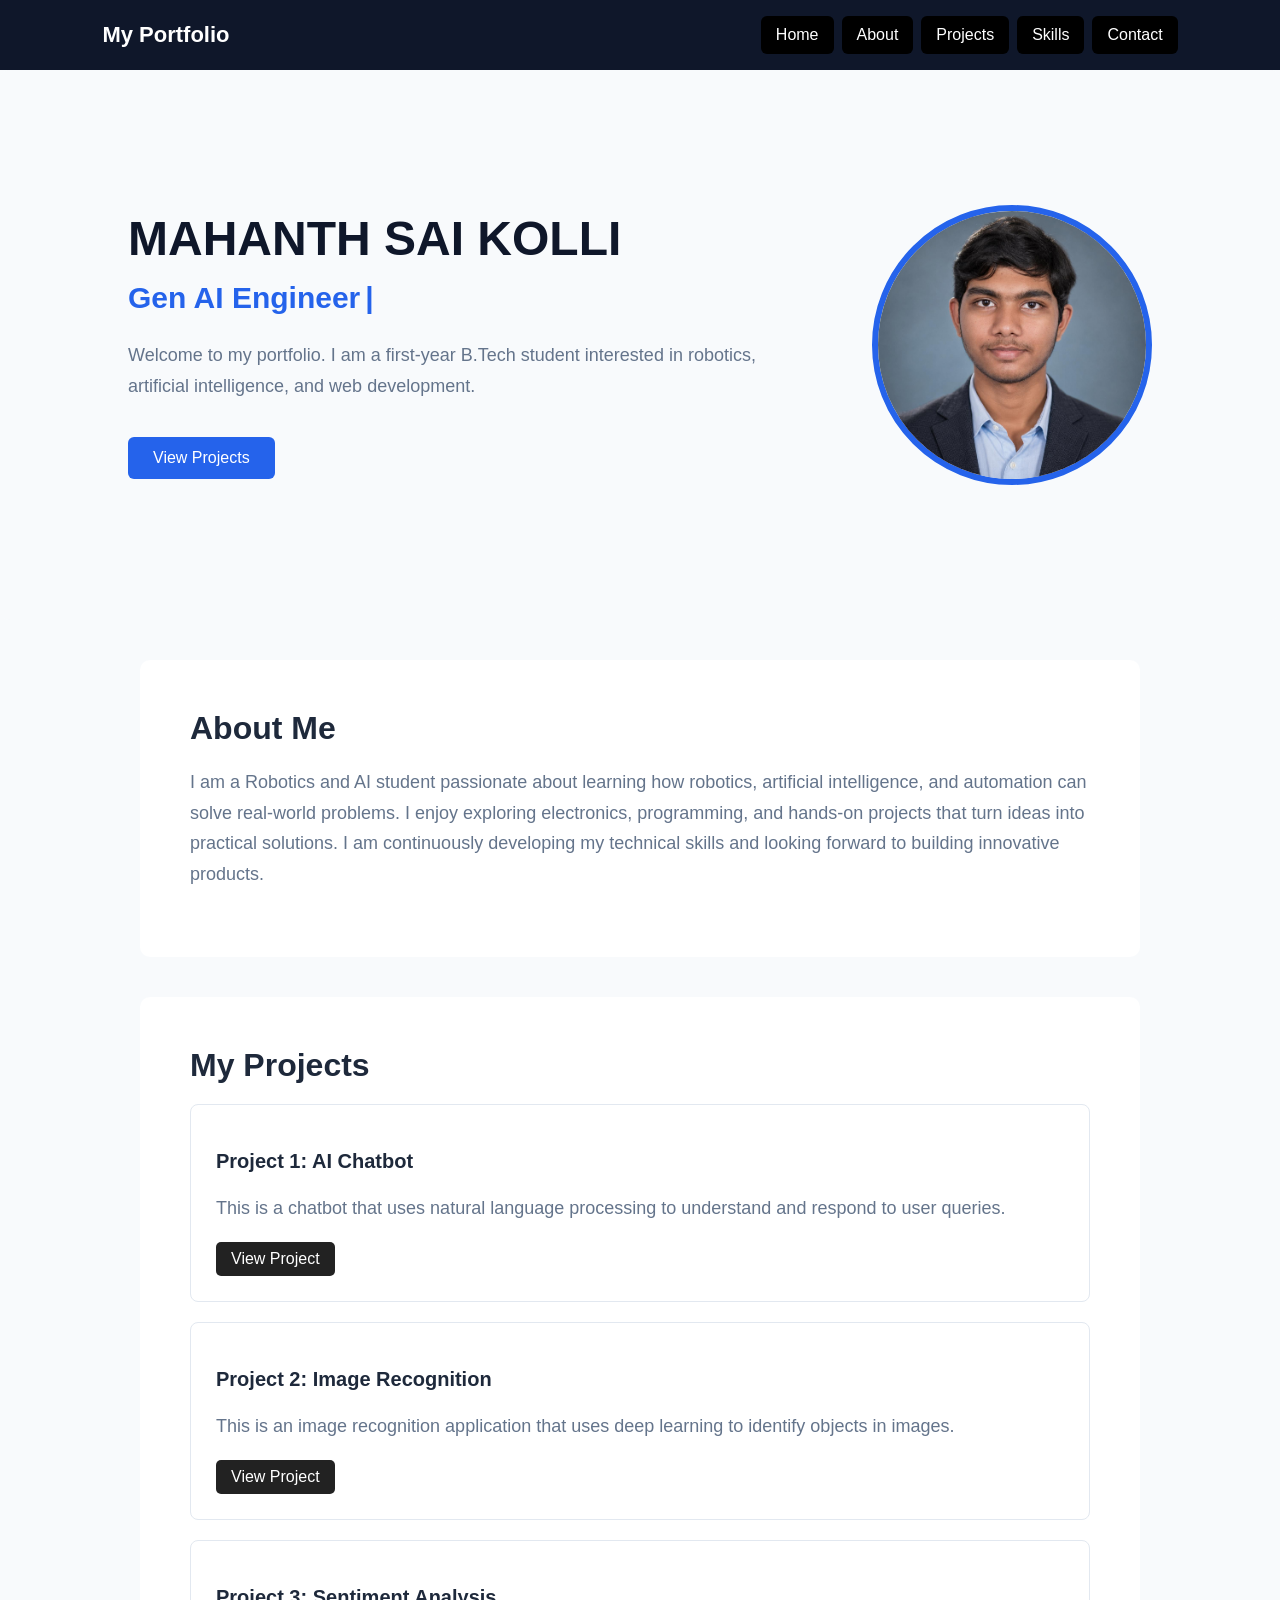
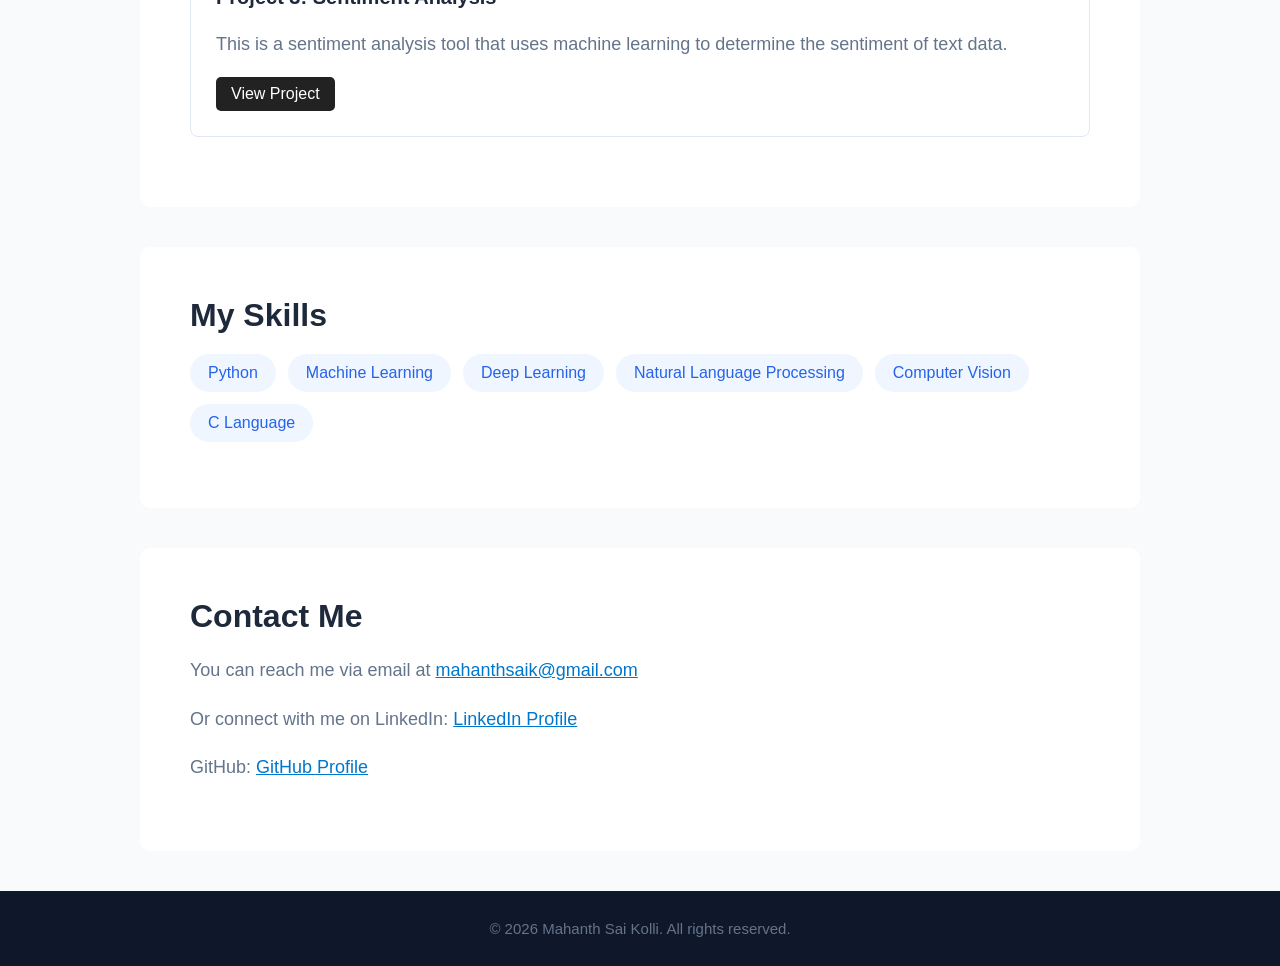
==== index.html @ f4c0881e "Rename main.html to index.html" ====
<!DOCTYPE html>
<html lang="en">
<head>
    <meta charset="UTF-8">
    <meta name="viewport" content="width=device-width, initial-scale=1.0">
    <title>Mahanth Sai | Portfolio</title>
    <link rel="stylesheet" href="style.css">
    <script src="script.js" defer></script>
</head>
<body>

    <nav>
        <div class="logo">My Portfolio</div>

        <div class="nav-links">
            <a href="#home">Home</a>
            <a href="#about">About</a>
            <a href="#projects">Projects</a>
            <a href="#skills">Skills</a>
            <a href="#contact">Contact</a>
        </div>
    </nav>

    <section id="home">
        <div class="profile">
            <div class="profile-text">
                <h1>MAHANTH SAI KOLLI</h1>
                <h2 id="typing-title">Robotics and AI Student</h2>

                <p>
                    Welcome to my portfolio. I am a first-year B.Tech student interested in robotics, artificial intelligence, and web development.
                </p>

                <a href="#projects">View Projects</a>
            </div>

            <div class="profile-image">
                <img src="profile.jpeg" alt="Mahanth Sai Kolli">
            </div>
        </div>
    </section>

    <section id="about">
        <h2>About Me</h2>

        <p>
           I am a Robotics and AI student passionate about learning how robotics, artificial intelligence, and automation can solve real-world problems. I enjoy exploring electronics, programming, and hands-on projects that turn ideas into practical solutions. I am continuously developing my technical skills and looking forward to building innovative products.
        </p>
    </section>

    <section id="projects">
        <h2>My Projects</h2>

        <article>
            <h3>Project 1: AI Chatbot</h3>

            <p>
                This is a chatbot that uses natural language processing to understand
                and respond to user queries.
            </p>

            <a href="#">View Project</a>
        </article>

        <article>
            <h3>Project 2: Image Recognition</h3>

            <p>
                This is an image recognition application that uses deep learning
                to identify objects in images.
            </p>

            <a href="#">View Project</a>
        </article>

        <article>
            <h3>Project 3: Sentiment Analysis</h3>

            <p>
                This is a sentiment analysis tool that uses machine learning
                to determine the sentiment of text data.
            </p>

            <a href="#">View Project</a>
        </article>
    </section>

    <section id="skills">
        <h2>My Skills</h2>

        <ul>
            <li>Python</li>
            <li>Machine Learning</li>
            <li>Deep Learning</li>
            <li>Natural Language Processing</li>
            <li>Computer Vision</li>
            <li>C Language</li>
        </ul>
    </section>

    <section id="contact">
        <h2>Contact Me</h2>

        <p>
            You can reach me via email at
            <a href="mailto:mahanthsaik@gmail.com">
                mahanthsaik@gmail.com
            </a>
        </p>

        <p>
            Or connect with me on LinkedIn:
            <a href="https://www.linkedin.com/in/mahanth-sai-kolli-503490414/" target="_blank">
                LinkedIn Profile
            </a>
        </p>

        <p>
            GitHub:
            <a href="https://github.com/mahanth-kolli" target="_blank">
                GitHub Profile
            </a>
        </p>
    </section>

    <footer>
        <p>&copy; 2026 Mahanth Sai Kolli. All rights reserved.</p>
    </footer>

</body>
</html>
---- style.css ----
* {
    box-sizing: border-box;
}

html {
    scroll-behavior: smooth;
}

body {
    margin: 0;
    padding-top: 70px;
    font-family: Arial, sans-serif;
    background-color: #F8FAFC;
    color: #1E293B;
}

nav {
    position: fixed;
    top: 0;
    left: 0;
    width: 100%;
    height: 70px;

    display: flex;
    justify-content: space-between;
    align-items: center;

    padding: 0 8%;

    background-color: #0F172A;

    z-index: 1000;
}

.logo {
    color: #FFFFFF;
    font-size: 22px;
    font-weight: bold;
    white-space: nowrap;
}

.nav-links {
    background-color:transparent;
    display: flex;
    align-items: center;
    gap: 8px;
}

.nav-links a {
    background-color: black;
    color: white;
    text-decoration: none;

    padding: 10px 15px;

    border-radius: 6px;

    transition: 0.3s;
}

.nav-links a:hover {
    background-color: #2563EB;
}

section {
    max-width: 1000px;
    margin: 40px auto;
    padding: 50px;

    background-color: white;

    border-radius: 10px;
}

h1 {
    font-size: 48px;
    margin: 0 0 15px;
}

h2 {
    font-size: 32px;
    margin: 0 0 20px;
}

h3 {
    font-size: 20px;
}

p {
    font-size: 18px;
    line-height: 1.7;
    color: #64748B;
}

#home {
    max-width: none;
    min-height: 550px;

    margin: 0;

    padding: 80px 10%;

    display: flex;
    align-items: center;

    background-color: #F8FAFC;
}

.profile {
    width: 100%;
    max-width: 1100px;

    margin: auto;

    display: flex;
    justify-content: space-between;
    align-items: center;

    gap: 80px;
}

.profile-text {
    flex: 1;
    max-width: 650px;
    
}

.profile-text h1 {
    font-size: 48px;
    margin-bottom: 15px;
    color:#0F172A;
}

.profile-text h2 {
    font-size: 30px;
    color: #2563EB;
    margin-bottom: 25px;
}

.profile-text p {
    font-size: 18px;
    line-height: 1.7;
    margin-bottom: 25px;
}

#home a {
    display: inline-block;

    margin-top: 10px;

    padding: 12px 25px;

    background-color: #2563EB;
    color: white;

    text-decoration: none;

    border-radius: 6px;

    transition: 0.3s;
}

#home a:hover {
    background-color: #1D4ED8;
    transform: translateY(-2px);
}

.profile-image {
    flex-shrink: 0;

    display: flex;
    justify-content: center;
    align-items: center;
}

.profile-image img {
    width: 280px;
    height: 280px;

    object-fit: cover;

    border-radius: 50%;

    border: 6px solid #2563EB;

    display: block;
}

article {
    background-color: #ffffff;
    border:1px solid #E2E8F0;
    padding: 25px;

    margin-bottom: 20px;

    border-radius: 8px;

    transition: 0.3s;
}

article:hover {
    transform: translateY(-3px);

    box-shadow: 0 5px 15px rgba(15, 23, 42, 0.15);
}

article a {
    display: inline-block;

    padding: 8px 15px;

    background-color: #222;

    color: white;

    text-decoration: none;

    border-radius: 5px;
}

article a:hover {
    background-color: purple;
}

#skills ul {
    display: flex;

    flex-wrap: wrap;

    gap: 12px;

    padding: 0;

    list-style: none;
}

#skills li {
    background-color: #EFF6FF;

    color: #2563EB;

    padding: 10px 18px;

    border-radius: 20px;
}

.anil {
    max-width: 1000px;

    margin: 30px auto;

    padding: 15px;

    background-color: yellow;

    color: red;

    text-align: center;

    border-radius: 6px;
}

#contact a {
    color: #0077cc;
}

#contact a:hover {
    color: purple;
}

footer {
    padding: 25px;

    text-align: center;

    background-color: #0F172A;

    color: white;
}

footer p {
    margin: 0;

    font-size: 15px;
}

@media (max-width: 768px) {

    body {
        padding-top: 110px;
    }

    nav {
        height: 110px;

        padding: 12px 5%;

        flex-direction: column;

        justify-content: center;

        gap: 10px;
    }

    .logo {
        font-size: 20px;
    }

    .nav-links {
        gap: 5px;

        flex-wrap: wrap;

        justify-content: center;
    }

    .nav-links a {
        padding: 7px 10px;

        font-size: 13px;
    }

    #home {
        padding: 60px 30px;
    }

    .profile {
        flex-direction: column;

        text-align: center;

        gap: 40px;
    }

    .profile-text {
        max-width: 600px;
    }

    .profile-text h1 {
        font-size: 38px;
    }

    .profile-text h2 {
        font-size: 25px;
    }

    .profile-image img {
        width: 220px;
        height: 220px;
    }

    section {
        margin: 25px 20px;

        padding: 30px;
    }
}

@media (max-width: 480px) {

    body {
        padding-top: 125px;
    }

    nav {
        height: 125px;
    }

    .profile-text h1 {
        font-size: 30px;
    }

    .profile-text h2 {
        font-size: 22px;
    }

    .profile-text p {
        font-size: 16px;
    }

    .profile-image img {
        width: 180px;
        height: 180px;
    }

    section {
        margin: 20px 10px;

        padding: 25px;
    }

    section h2 {
        font-size: 27px;
    }

    article {
        padding: 20px;
    }
}

#typing-title::after{
    content: "|";
    margin-left: 5px;
    animation: blink 0.8s step-end infinite;
}
@keyframes blink{
    50%{
        opacity: 0;
    }
}
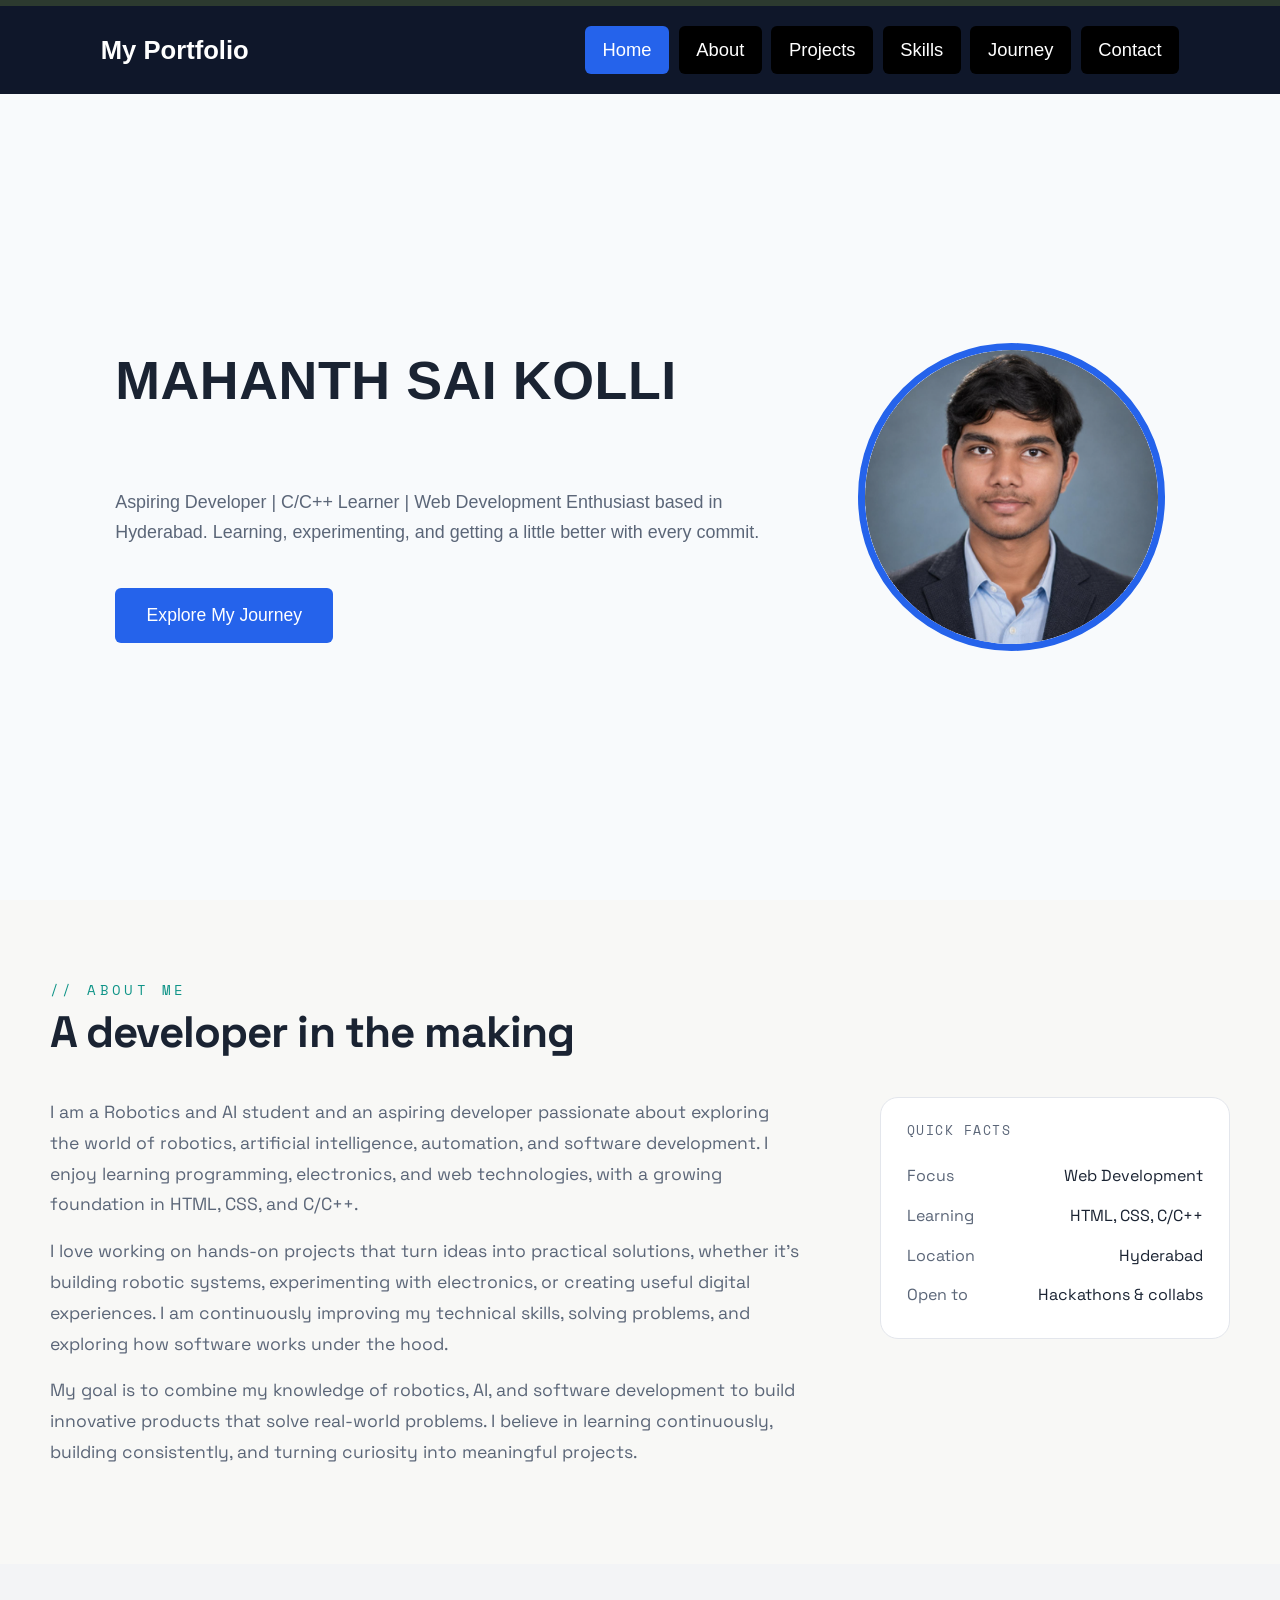
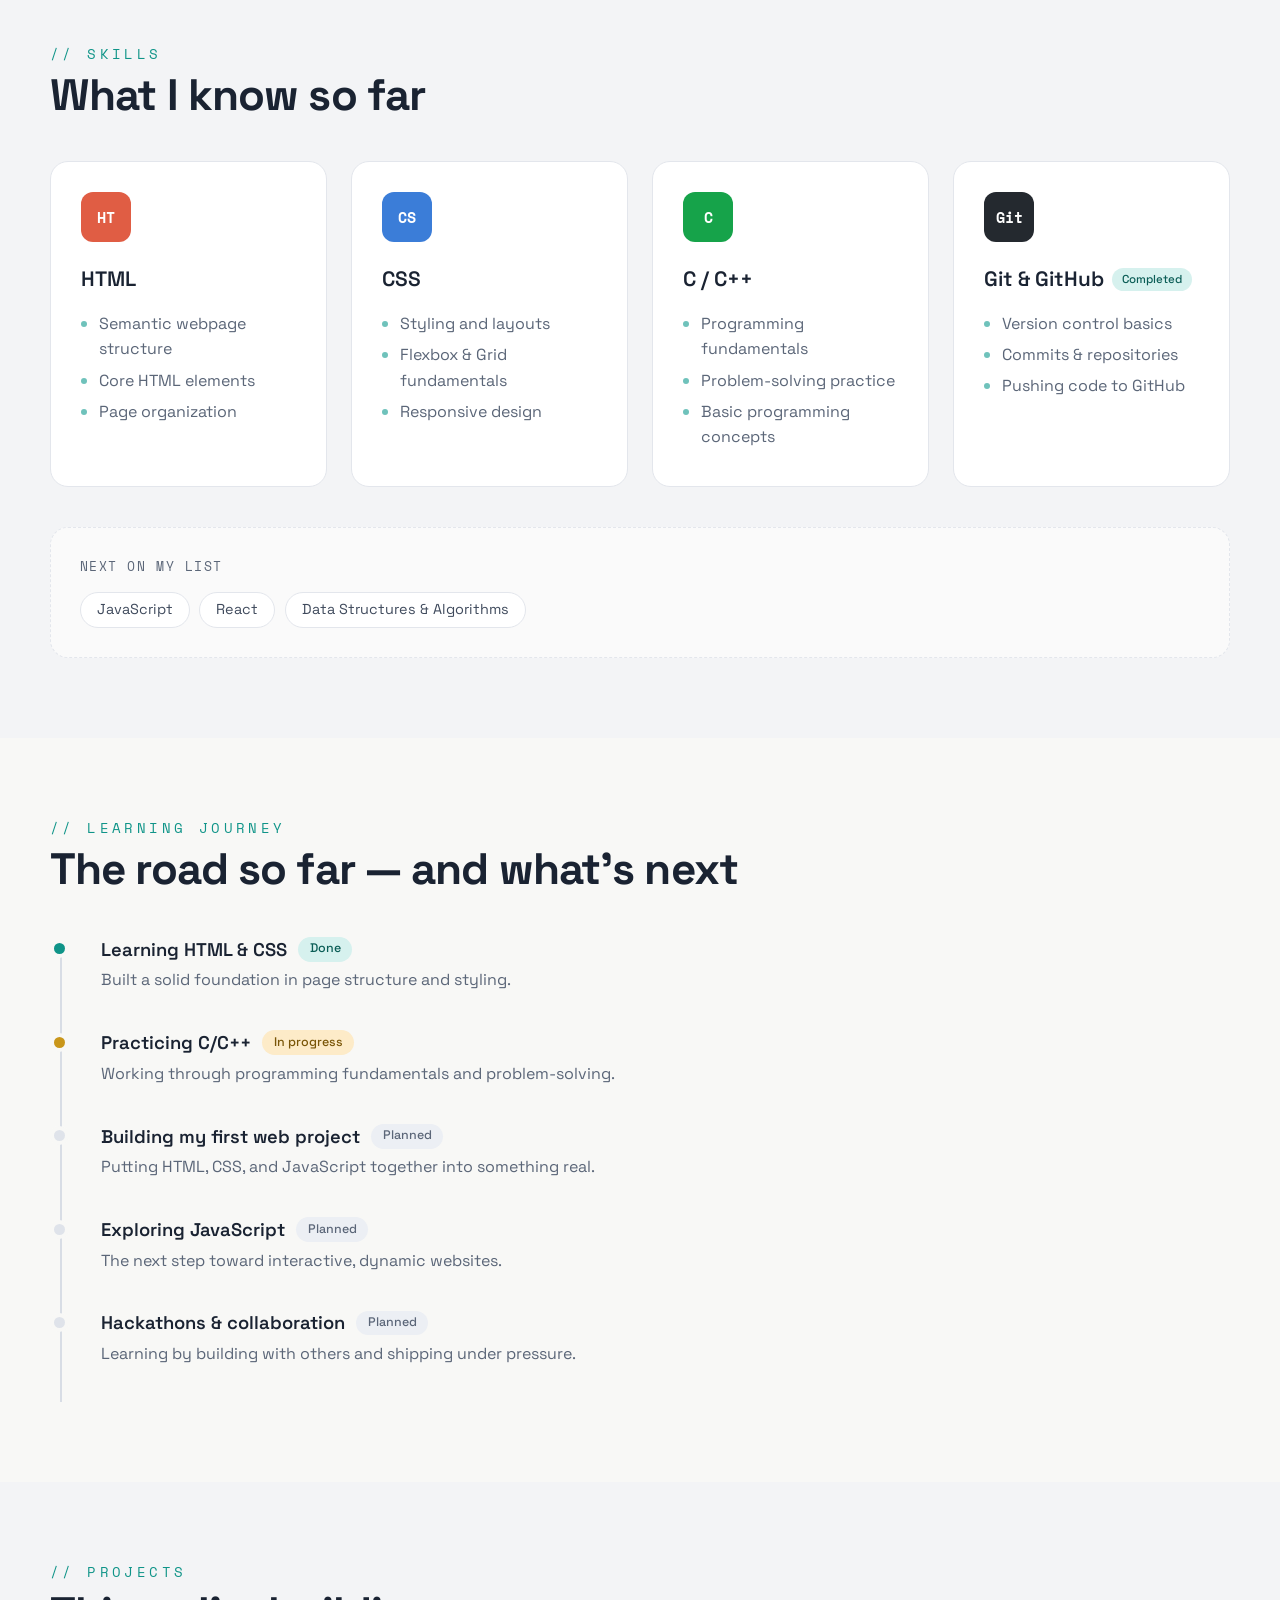
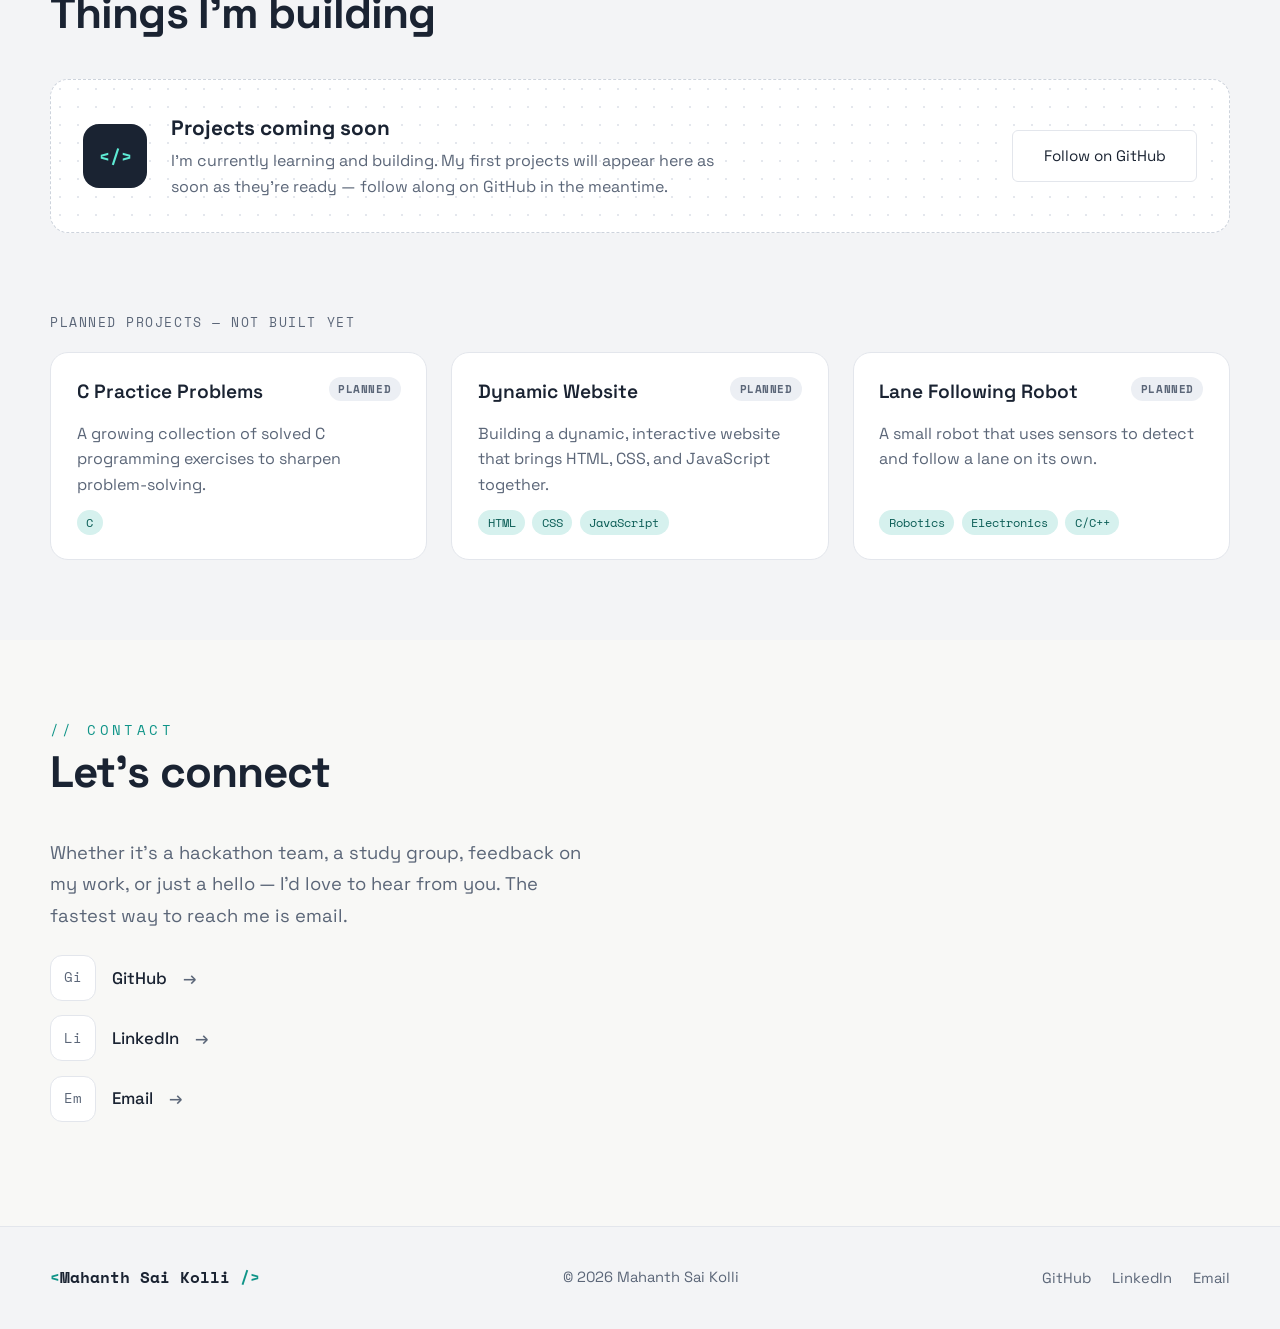
==== commit 87ed01c5: "Initial commit" ====
--- a/index.html
+++ b/index.html
@@ -1,131 +1,298 @@
 <!DOCTYPE html>
 <html lang="en">
 <head>
-    <meta charset="UTF-8">
-    <meta name="viewport" content="width=device-width, initial-scale=1.0">
-    <title>Mahanth Sai | Portfolio</title>
-    <link rel="stylesheet" href="style.css">
-    <script src="script.js" defer></script>
+  <meta charset="UTF-8" />
+  <meta name="viewport" content="width=device-width, initial-scale=1.0" />
+  <title>Mahanth Sai Kolli — Developer Portfolio</title>
+  <meta name="description" content="Portfolio of Mahanth Sai Kolli — aspiring developer, C/C++ learner and web development enthusiast based in Hyderabad." />
+
+  <!-- Fonts (the page falls back to system fonts if these fail to load) -->
+  <link rel="preconnect" href="https://fonts.googleapis.com" />
+  <link rel="preconnect" href="https://fonts.gstatic.com" crossorigin />
+  <link href="https://fonts.googleapis.com/css2?family=Space+Grotesk:wght@400;500;600;700&family=Space+Mono:wght@400;700&display=swap" rel="stylesheet" />
+
+  <link rel="stylesheet" href="style.css" />
 </head>
 <body>
-
-    <nav>
-        <div class="logo">My Portfolio</div>
-
-        <div class="nav-links">
-            <a href="#home">Home</a>
-            <a href="#about">About</a>
-            <a href="#projects">Projects</a>
-            <a href="#skills">Skills</a>
-            <a href="#contact">Contact</a>
-        </div>
+  <a class="skip-link" href="#main">Skip to content</a>
+
+  <!-- =====================================================
+       NAVIGATION
+       ===================================================== -->
+  <header class="navbar" id="top">
+    <nav class="nav-inner container-wide" aria-label="Main navigation">
+      <!-- EDIT: logo text -->
+      <a href="#home" class="logo">My Portfolio</a>
+
+      <button class="nav-toggle" aria-expanded="false" aria-controls="nav-links" aria-label="Open menu">
+        <span></span><span></span><span></span>
+      </button>
+
+      <ul class="nav-links" id="nav-links">
+        <li><a href="#home">Home</a></li>
+        <li><a href="#about">About</a></li>
+        <li><a href="#projects">Projects</a></li>
+        <li><a href="#skills">Skills</a></li>
+        <li><a href="#journey">Journey</a></li>
+        <li><a href="#contact">Contact</a></li>
+      </ul>
     </nav>
-
-    <section id="home">
-        <div class="profile">
-            <div class="profile-text">
-                <h1>MAHANTH SAI KOLLI</h1>
-                <h2 id="typing-title">Robotics and AI Student</h2>
-
-                <p>
-                    Welcome to my portfolio. I am a first-year B.Tech student interested in robotics, artificial intelligence, and web development.
-                </p>
-
-                <a href="#projects">View Projects</a>
-            </div>
-
-            <div class="profile-image">
-                <img src="profile.jpeg" alt="Mahanth Sai Kolli">
-            </div>
-        </div>
-    </section>
-
-    <section id="about">
-        <h2>About Me</h2>
-
-        <p>
-           I am a Robotics and AI student passionate about learning how robotics, artificial intelligence, and automation can solve real-world problems. I enjoy exploring electronics, programming, and hands-on projects that turn ideas into practical solutions. I am continuously developing my technical skills and looking forward to building innovative products.
-        </p>
-    </section>
-
-    <section id="projects">
-        <h2>My Projects</h2>
-
-        <article>
-            <h3>Project 1: AI Chatbot</h3>
-
-            <p>
-                This is a chatbot that uses natural language processing to understand
-                and respond to user queries.
-            </p>
-
-            <a href="#">View Project</a>
-        </article>
-
-        <article>
-            <h3>Project 2: Image Recognition</h3>
-
-            <p>
-                This is an image recognition application that uses deep learning
-                to identify objects in images.
-            </p>
-
-            <a href="#">View Project</a>
-        </article>
-
-        <article>
-            <h3>Project 3: Sentiment Analysis</h3>
-
-            <p>
-                This is a sentiment analysis tool that uses machine learning
-                to determine the sentiment of text data.
-            </p>
-
-            <a href="#">View Project</a>
-        </article>
-    </section>
-
-    <section id="skills">
-        <h2>My Skills</h2>
-
-        <ul>
-            <li>Python</li>
-            <li>Machine Learning</li>
-            <li>Deep Learning</li>
-            <li>Natural Language Processing</li>
-            <li>Computer Vision</li>
-            <li>C Language</li>
-        </ul>
-    </section>
-
-    <section id="contact">
-        <h2>Contact Me</h2>
-
-        <p>
-            You can reach me via email at
-            <a href="mailto:mahanthsaik@gmail.com">
-                mahanthsaik@gmail.com
-            </a>
-        </p>
-
-        <p>
-            Or connect with me on LinkedIn:
-            <a href="https://www.linkedin.com/in/mahanth-sai-kolli-503490414/" target="_blank">
-                LinkedIn Profile
-            </a>
-        </p>
-
-        <p>
-            GitHub:
-            <a href="https://github.com/mahanth-kolli" target="_blank">
-                GitHub Profile
-            </a>
-        </p>
-    </section>
-
-    <footer>
-        <p>&copy; 2026 Mahanth Sai Kolli. All rights reserved.</p>
-    </footer>
-
+  </header>
+
+  <main id="main">
+
+    <!-- =====================================================
+         HERO — kept exactly as the original design
+         EDIT: name, intro line, photo (assets/profile.png)
+         ===================================================== -->
+    <section class="hero" id="home">
+      <div class="hero-inner">
+        <div class="hero-text">
+          <h1 class="hero-name">MAHANTH SAI KOLLI</h1>
+          <p class="hero-intro">
+            Aspiring Developer | C/C++ Learner | Web Development Enthusiast based in
+            Hyderabad. Learning, experimenting, and getting a little better with every commit.
+          </p>
+          <a href="#journey" class="btn btn-blue">Explore My Journey</a>
+        </div>
+
+        <div class="hero-photo">
+          <img src="assets/profile.png" alt="Portrait of Mahanth Sai Kolli" width="340" height="340" />
+        </div>
+      </div>
+    </section>
+
+    <!-- =====================================================
+         ABOUT
+         EDIT: paragraphs + quick facts
+         ===================================================== -->
+    <section class="section section-alt" id="about">
+      <div class="container">
+        <p class="eyebrow reveal">// About me</p>
+        <h2 class="section-title reveal">A developer in the making</h2>
+
+        <div class="about-grid">
+          <div class="about-text reveal">
+            <p>I am a Robotics and AI student and an aspiring developer passionate about exploring the world of robotics, artificial intelligence, automation, and software development. I enjoy learning programming, electronics, and web technologies, with a growing foundation in HTML, CSS, and C/C++.</p>
+            <p>I love working on hands-on projects that turn ideas into practical solutions, whether it's building robotic systems, experimenting with electronics, or creating useful digital experiences. I am continuously improving my technical skills, solving problems, and exploring how software works under the hood.</p>
+            <p>My goal is to combine my knowledge of robotics, AI, and software development to build innovative products that solve real-world problems. I believe in learning continuously, building consistently, and turning curiosity into meaningful projects.</p>
+          </div>
+
+          <aside class="card facts reveal" aria-label="Quick facts">
+            <p class="mono-label">Quick facts</p>
+            <dl>
+              <div><dt>Focus</dt><dd>Web Development</dd></div>
+              <div><dt>Learning</dt><dd>HTML, CSS, C/C++</dd></div>
+              <div><dt>Location</dt><dd>Hyderabad</dd></div>
+              <div><dt>Open to</dt><dd>Hackathons &amp; collabs</dd></div>
+            </dl>
+          </aside>
+        </div>
+      </div>
+    </section>
+
+    <!-- =====================================================
+         SKILLS
+         EDIT: add/remove .skill-card blocks
+         ===================================================== -->
+    <section class="section" id="skills">
+      <div class="container">
+        <p class="eyebrow reveal">// Skills</p>
+        <h2 class="section-title reveal">What I know so far</h2>
+
+        <div class="grid-4">
+          <article class="card skill-card reveal">
+            <span class="skill-icon" style="--icon-bg:#e05d44">HT</span>
+            <h3>HTML</h3>
+            <ul class="dot-list">
+              <li>Semantic webpage structure</li>
+              <li>Core HTML elements</li>
+              <li>Page organization</li>
+            </ul>
+          </article>
+
+          <article class="card skill-card reveal">
+            <span class="skill-icon" style="--icon-bg:#3b7dd8">CS</span>
+            <h3>CSS</h3>
+            <ul class="dot-list">
+              <li>Styling and layouts</li>
+              <li>Flexbox &amp; Grid fundamentals</li>
+              <li>Responsive design</li>
+            </ul>
+          </article>
+
+          <article class="card skill-card reveal">
+            <span class="skill-icon" style="--icon-bg:#16a34a">C</span>
+            <h3>C / C++</h3>
+            <ul class="dot-list">
+              <li>Programming fundamentals</li>
+              <li>Problem-solving practice</li>
+              <li>Basic programming concepts</li>
+            </ul>
+          </article>
+
+          <article class="card skill-card reveal">
+            <span class="skill-icon" style="--icon-bg:#24292f">Git</span>
+            <h3>Git &amp; GitHub <span class="skill-done">Completed</span></h3>
+            <ul class="dot-list">
+              <li>Version control basics</li>
+              <li>Commits &amp; repositories</li>
+              <li>Pushing code to GitHub</li>
+            </ul>
+          </article>
+        </div>
+
+        <!-- Future learning goals (kept separate from current skills) -->
+        <div class="next-list reveal">
+          <p class="mono-label">Next on my list</p>
+          <ul class="chips">
+            <li>JavaScript</li>
+            <li>React</li>
+            <li>Data Structures &amp; Algorithms</li>
+          </ul>
+        </div>
+      </div>
+    </section>
+
+    <!-- =====================================================
+         LEARNING JOURNEY
+         EDIT: change status classes: is-done / is-progress / is-planned
+         ===================================================== -->
+    <section class="section section-alt" id="journey">
+      <div class="container">
+        <p class="eyebrow reveal">// Learning journey</p>
+        <h2 class="section-title reveal">The road so far — and what’s next</h2>
+
+        <ol class="timeline">
+          <li class="milestone is-done reveal">
+            <h3>Learning HTML &amp; CSS <span class="badge">Done</span></h3>
+            <p>Built a solid foundation in page structure and styling.</p>
+          </li>
+          <li class="milestone is-progress reveal">
+            <h3>Practicing C/C++ <span class="badge">In progress</span></h3>
+            <p>Working through programming fundamentals and problem-solving.</p>
+          </li>
+          <li class="milestone is-planned reveal">
+            <h3>Building my first web project <span class="badge">Planned</span></h3>
+            <p>Putting HTML, CSS, and JavaScript together into something real.</p>
+          </li>
+          <li class="milestone is-planned reveal">
+            <h3>Exploring JavaScript <span class="badge">Planned</span></h3>
+            <p>The next step toward interactive, dynamic websites.</p>
+          </li>
+          <li class="milestone is-planned reveal">
+            <h3>Hackathons &amp; collaboration <span class="badge">Planned</span></h3>
+            <p>Learning by building with others and shipping under pressure.</p>
+          </li>
+        </ol>
+      </div>
+    </section>
+
+    <!-- =====================================================
+         PROJECTS
+         ===================================================== -->
+    <section class="section" id="projects">
+      <div class="container">
+        <p class="eyebrow reveal">// Projects</p>
+        <h2 class="section-title reveal">Things I’m building</h2>
+
+        <!-- Empty state: delete this block once you add your first real project -->
+        <div class="empty-state reveal">
+          <div class="empty-icon" aria-hidden="true">&lt;/&gt;</div>
+          <div>
+            <h3>Projects coming soon</h3>
+            <p>I’m currently learning and building. My first projects will appear here as soon as they’re ready — follow along on GitHub in the meantime.</p>
+          </div>
+          <a href="https://github.com/mahanth-kolli" class="btn btn-outline" target="_blank" rel="noopener">Follow on GitHub</a>
+        </div>
+
+        <!-- REAL PROJECTS go here. Copy this template, remove the comment markers, and fill it in:
+
+        <div class="grid-3 project-grid">
+          <article class="card project-card">
+            <div class="project-head">
+              <h3>Project Title</h3>
+            </div>
+            <p>One or two sentences about what it does and what you learned.</p>
+            <ul class="tags"><li>HTML</li><li>CSS</li></ul>
+            <div class="project-links">
+              <a href="https://github.com/you/repo" target="_blank" rel="noopener">GitHub →</a>
+              <a href="https://you.github.io/repo" target="_blank" rel="noopener">Live demo →</a>
+            </div>
+          </article>
+        </div>
+        -->
+
+        <p class="mono-label planned-label reveal">Planned projects — not built yet</p>
+        <div class="grid-3">
+          <article class="card project-card reveal">
+            <div class="project-head">
+              <h3>C Practice Problems</h3><span class="tag-planned">Planned</span>
+            </div>
+            <p>A growing collection of solved C programming exercises to sharpen problem-solving.</p>
+            <ul class="tags"><li>C</li></ul>
+          </article>
+
+          <article class="card project-card reveal">
+            <div class="project-head">
+              <h3>Dynamic Website</h3><span class="tag-planned">Planned</span>
+            </div>
+            <p>Building a dynamic, interactive website that brings HTML, CSS, and JavaScript together.</p>
+            <ul class="tags"><li>HTML</li><li>CSS</li><li>JavaScript</li></ul>
+          </article>
+
+          <article class="card project-card reveal">
+            <div class="project-head">
+              <h3>Lane Following Robot</h3><span class="tag-planned">Planned</span>
+            </div>
+            <p>A small robot that uses sensors to detect and follow a lane on its own.</p>
+            <ul class="tags"><li>Robotics</li><li>Electronics</li><li>C/C++</li></ul>
+          </article>
+        </div>
+      </div>
+    </section>
+
+    <!-- =====================================================
+         CONTACT
+         EDIT: email, GitHub, LinkedIn links
+         ===================================================== -->
+    <section class="section section-alt" id="contact">
+      <div class="container">
+        <p class="eyebrow reveal">// Contact</p>
+        <h2 class="section-title reveal">Let’s connect</h2>
+
+        <div class="contact-grid">
+          <div class="reveal">
+            <p class="lead">Whether it’s a hackathon team, a study group, feedback on my work, or just a hello — I’d love to hear from you. The fastest way to reach me is email.</p>
+
+            <ul class="contact-links">
+              <li><a href="https://github.com/mahanth-kolli" target="_blank" rel="noopener"><span class="c-icon" aria-hidden="true">Gi</span>GitHub <span class="arrow" aria-hidden="true">→</span></a></li>
+              <li><a href="https://www.linkedin.com/in/mahanth-sai-kolli-503490414/" target="_blank" rel="noopener"><span class="c-icon" aria-hidden="true">Li</span>LinkedIn <span class="arrow" aria-hidden="true">→</span></a></li>
+              <li><a href="mailto:mahanthsaik@gmail.com"><span class="c-icon" aria-hidden="true">Em</span>Email <span class="arrow" aria-hidden="true">→</span></a></li>
+            </ul>
+
+          </div>
+
+        </div>
+      </div>
+    </section>
+  </main>
+
+  <!-- =====================================================
+       FOOTER
+       ===================================================== -->
+  <footer class="footer">
+    <div class="container footer-inner">
+      <a href="#home" class="footer-logo"><span>&lt;</span>Mahanth Sai Kolli <span>/&gt;</span></a>
+      <p>© <span id="year">2026</span> Mahanth Sai Kolli</p>
+      <ul class="footer-links">
+        <li><a href="https://github.com/mahanth-kolli" target="_blank" rel="noopener">GitHub</a></li>
+        <li><a href="https://www.linkedin.com/in/mahanth-sai-kolli-503490414/" target="_blank" rel="noopener">LinkedIn</a></li>
+        <li><a href="mailto:mahanthsaik@gmail.com">Email</a></li>
+      </ul>
+    </div>
+  </footer>
+
+  <script src="script.js"></script>
 </body>
 </html>
--- a/style.css
+++ b/style.css
@@ -1,410 +1,380 @@
-* {
-    box-sizing: border-box;
-}
-
-html {
-    scroll-behavior: smooth;
-}
-
+/* =========================================================
+   Portfolio styles
+   1. Variables   2. Base   3. Navbar   4. Hero
+   6. Sections & cards   7. Journey
+   8. Projects    9. Contact   10. Footer   11. Responsive
+   ========================================================= */
+
+/* ---------- 1. Variables (change colors & spacing here) ---------- */
+:root {
+  --navy: #0f172a;
+  --ink: #1a2332;
+  --text: #5b6678;
+  --muted: #8a94a6;
+  --bg: #f8fafc;
+  --bg-alt: #f8f8f6;
+  --bg-soft: #f3f4f6;
+  --white: #ffffff;
+  --border: #e3e6ec;
+
+  --blue: #2563eb;          /* hero accent (from original design) */
+  --teal: #0f9488;          /* section accent */
+  --teal-soft: #d6f1ee;
+  --amber-soft: #fdebc8;
+  --amber: #c9961a;
+
+  --font: "Space Grotesk", system-ui, -apple-system, "Segoe UI", Roboto, sans-serif;
+  --font-hero: Arial, "Helvetica Neue", Helvetica, sans-serif;
+  --mono: "Space Mono", ui-monospace, "SFMono-Regular", Consolas, monospace;
+
+  --space-xs: 0.5rem;
+  --space-sm: 1rem;
+  --space-md: 1.5rem;
+  --space-lg: 2.5rem;
+  --space-xl: 5rem;
+
+  --radius: 18px;
+  --radius-sm: 10px;
+  --shadow: 0 10px 30px -12px rgba(15, 23, 42, 0.15);
+  --ease: 0.25s ease;
+}
+
+/* ---------- 2. Base ---------- */
+*, *::before, *::after { box-sizing: border-box; margin: 0; padding: 0; }
+html { scroll-behavior: smooth; scroll-padding-top: 80px; }
 body {
-    margin: 0;
-    padding-top: 70px;
-    font-family: Arial, sans-serif;
-    background-color: #F8FAFC;
-    color: #1E293B;
-}
-
-nav {
-    position: fixed;
-    top: 0;
-    left: 0;
-    width: 100%;
-    height: 70px;
-
-    display: flex;
-    justify-content: space-between;
-    align-items: center;
-
-    padding: 0 8%;
-
-    background-color: #0F172A;
-
-    z-index: 1000;
-}
-
+  font-family: var(--font);
+  color: var(--ink);
+  background: var(--bg);
+  line-height: 1.6;
+  -webkit-font-smoothing: antialiased;
+  overflow-x: hidden;
+}
+img { max-width: 100%; display: block; }
+a { color: inherit; }
+ul, ol { list-style: none; }
+
+.container { width: min(1180px, 100% - 2 * var(--space-md)); margin-inline: auto; }
+.container-wide { width: min(1600px, 100% - 2 * var(--space-md)); margin-inline: auto; }
+
+:focus-visible { outline: 3px solid var(--blue); outline-offset: 3px; border-radius: 4px; }
+
+.skip-link {
+  position: absolute; left: -999px; top: 0;
+  background: var(--navy); color: #fff; padding: 0.6rem 1rem; z-index: 100;
+}
+.skip-link:focus { left: 1rem; top: 1rem; }
+
+.mono-label {
+  font-family: var(--mono);
+  font-size: 0.8rem;
+  letter-spacing: 0.12em;
+  text-transform: uppercase;
+  color: var(--text);
+}
+
+/* Buttons */
+.btn {
+  display: inline-block;
+  padding: 0.8rem 1.9rem;
+  border-radius: 6px;
+  font-size: 1.1rem;
+  text-decoration: none;
+  border: 1px solid transparent;
+  cursor: pointer;
+  transition: transform var(--ease), background var(--ease), box-shadow var(--ease);
+  font-family: inherit;
+}
+.btn:hover { transform: translateY(-2px); }
+.btn-blue { background: var(--blue); color: #fff; font-family: var(--font-hero); }
+.btn-blue:hover { background: #1d4ed8; box-shadow: 0 8px 20px -8px rgba(37, 99, 235, 0.6); }
+.btn-outline { border-color: var(--border); background: var(--white); color: var(--ink); font-size: 0.95rem; }
+.btn-outline:hover { border-color: var(--teal); color: var(--teal); }
+
+/* Reveal-on-scroll (activated by script.js) */
+.js .reveal { opacity: 0; transform: translateY(16px); transition: opacity 0.6s ease, transform 0.6s ease; }
+.js .reveal.visible { opacity: 1; transform: none; }
+
+/* ---------- 3. Navbar ---------- */
+.navbar {
+  position: sticky; top: 0; z-index: 50;
+  background: var(--navy);
+  border-top: 6px solid #2c3a2f;
+}
+.nav-inner {
+  display: flex; align-items: center; justify-content: space-between;
+  height: 88px;
+  padding-inline: clamp(0rem, 6vw, 8rem);
+}
 .logo {
-    color: #FFFFFF;
-    font-size: 22px;
-    font-weight: bold;
-    white-space: nowrap;
-}
-
-.nav-links {
-    background-color:transparent;
-    display: flex;
-    align-items: center;
-    gap: 8px;
-}
-
+  color: #fff; font-family: var(--font-hero); font-weight: 700; font-size: 1.6rem;
+  text-decoration: none;
+}
+.nav-links { display: flex; gap: 0.6rem; }
 .nav-links a {
-    background-color: black;
-    color: white;
-    text-decoration: none;
-
-    padding: 10px 15px;
-
-    border-radius: 6px;
-
-    transition: 0.3s;
-}
-
-.nav-links a:hover {
-    background-color: #2563EB;
-}
-
-section {
-    max-width: 1000px;
-    margin: 40px auto;
-    padding: 50px;
-
-    background-color: white;
-
-    border-radius: 10px;
-}
-
-h1 {
-    font-size: 48px;
-    margin: 0 0 15px;
-}
-
-h2 {
-    font-size: 32px;
-    margin: 0 0 20px;
-}
-
-h3 {
-    font-size: 20px;
-}
-
-p {
-    font-size: 18px;
-    line-height: 1.7;
-    color: #64748B;
-}
-
-#home {
-    max-width: none;
-    min-height: 550px;
-
-    margin: 0;
-
-    padding: 80px 10%;
-
-    display: flex;
-    align-items: center;
-
-    background-color: #F8FAFC;
-}
-
-.profile {
-    width: 100%;
-    max-width: 1100px;
-
-    margin: auto;
-
-    display: flex;
-    justify-content: space-between;
-    align-items: center;
-
-    gap: 80px;
-}
-
-.profile-text {
-    flex: 1;
-    max-width: 650px;
-    
-}
-
-.profile-text h1 {
-    font-size: 48px;
-    margin-bottom: 15px;
-    color:#0F172A;
-}
-
-.profile-text h2 {
-    font-size: 30px;
-    color: #2563EB;
-    margin-bottom: 25px;
-}
-
-.profile-text p {
-    font-size: 18px;
-    line-height: 1.7;
-    margin-bottom: 25px;
-}
-
-#home a {
-    display: inline-block;
-
-    margin-top: 10px;
-
-    padding: 12px 25px;
-
-    background-color: #2563EB;
-    color: white;
-
-    text-decoration: none;
-
-    border-radius: 6px;
-
-    transition: 0.3s;
-}
-
-#home a:hover {
-    background-color: #1D4ED8;
-    transform: translateY(-2px);
-}
-
-.profile-image {
-    flex-shrink: 0;
-
-    display: flex;
-    justify-content: center;
-    align-items: center;
-}
-
-.profile-image img {
-    width: 280px;
-    height: 280px;
-
-    object-fit: cover;
-
-    border-radius: 50%;
-
-    border: 6px solid #2563EB;
-
-    display: block;
-}
-
-article {
-    background-color: #ffffff;
-    border:1px solid #E2E8F0;
-    padding: 25px;
-
-    margin-bottom: 20px;
-
-    border-radius: 8px;
-
-    transition: 0.3s;
-}
-
-article:hover {
-    transform: translateY(-3px);
-
-    box-shadow: 0 5px 15px rgba(15, 23, 42, 0.15);
-}
-
-article a {
-    display: inline-block;
-
-    padding: 8px 15px;
-
-    background-color: #222;
-
-    color: white;
-
-    text-decoration: none;
-
-    border-radius: 5px;
-}
-
-article a:hover {
-    background-color: purple;
-}
-
-#skills ul {
-    display: flex;
-
-    flex-wrap: wrap;
-
-    gap: 12px;
-
-    padding: 0;
-
-    list-style: none;
-}
-
-#skills li {
-    background-color: #EFF6FF;
-
-    color: #2563EB;
-
-    padding: 10px 18px;
-
-    border-radius: 20px;
-}
-
-.anil {
-    max-width: 1000px;
-
-    margin: 30px auto;
-
-    padding: 15px;
-
-    background-color: yellow;
-
-    color: red;
-
+  display: block;
+  background: #000; color: #fff;
+  font-family: var(--font-hero); font-size: 1.15rem;
+  padding: 0.55rem 1.1rem;
+  border-radius: 6px;
+  text-decoration: none;
+  transition: background var(--ease), color var(--ease);
+}
+.nav-links a:hover, .nav-links a.active { background: var(--blue); }
+
+.nav-toggle { display: none; background: none; border: 0; cursor: pointer; padding: 0.6rem; }
+.nav-toggle span { display: block; width: 24px; height: 2px; background: #fff; margin: 5px 0; transition: var(--ease); }
+.nav-toggle[aria-expanded="true"] span:nth-child(1) { transform: translateY(7px) rotate(45deg); }
+.nav-toggle[aria-expanded="true"] span:nth-child(2) { opacity: 0; }
+.nav-toggle[aria-expanded="true"] span:nth-child(3) { transform: translateY(-7px) rotate(-45deg); }
+
+/* ---------- 4. Hero (matches original screenshot) ---------- */
+.hero { background: var(--bg); font-family: var(--font-hero); }
+.hero-inner {
+  width: min(1380px, 82%);
+  margin-inline: auto;
+  min-height: calc(100vh - 94px);
+  display: grid;
+  grid-template-columns: 1fr auto;
+  align-items: center;
+  gap: var(--space-lg);
+  padding: var(--space-xl) 0;
+}
+.hero-name {
+  font-size: clamp(2.2rem, 4.2vw, 3.9rem);
+  font-weight: 700;
+  color: var(--ink);
+  letter-spacing: 0.01em;
+  line-height: 1.1;
+  margin-bottom: clamp(2rem, 6vw, 5.5rem);
+}
+.hero-intro {
+  max-width: 820px;
+  font-size: clamp(1.05rem, 1.4vw, 1.4rem);
+  line-height: 1.7;
+  color: var(--text);
+  margin-bottom: var(--space-lg);
+}
+.hero-photo img {
+  width: clamp(220px, 24vw, 350px);
+  height: auto;
+  aspect-ratio: 1;
+  object-fit: cover;
+  border-radius: 50%;
+  border: 7px solid var(--blue);
+  transition: transform 0.4s ease, box-shadow 0.4s ease;
+}
+.hero-photo img:hover { transform: scale(1.03); box-shadow: 0 20px 40px -18px rgba(37, 99, 235, 0.55); }
+
+/* ---------- 6. Sections & cards ---------- */
+.section { padding: var(--space-xl) 0; background: var(--bg-soft); }
+.section-alt { background: var(--bg-alt); }
+.eyebrow {
+  font-family: var(--mono); font-size: 0.85rem;
+  letter-spacing: 0.25em; text-transform: uppercase;
+  color: var(--teal); margin-bottom: 0.3rem;
+}
+.section-title {
+  font-size: clamp(1.9rem, 3.6vw, 2.75rem);
+  font-weight: 700; letter-spacing: -0.02em; line-height: 1.15;
+  margin-bottom: var(--space-lg);
+}
+.card {
+  background: var(--white);
+  border: 1px solid var(--border);
+  border-radius: var(--radius);
+  transition: transform var(--ease), box-shadow var(--ease), border-color var(--ease);
+}
+.grid-3 { display: grid; grid-template-columns: repeat(3, 1fr); gap: var(--space-md); }
+.grid-4 { display: grid; grid-template-columns: repeat(4, 1fr); gap: var(--space-md); }
+
+/* About */
+.about-grid { display: grid; grid-template-columns: 1fr 350px; gap: var(--space-xl); align-items: start; }
+.about-text p { color: var(--text); font-size: 1.1rem; line-height: 1.75; margin-bottom: var(--space-sm); }
+.facts { padding: 1.4rem 1.6rem; }
+.facts .mono-label { margin-bottom: 0.9rem; }
+.facts dl div { display: flex; justify-content: space-between; gap: 1rem; padding: 0.45rem 0; }
+.facts dt { color: var(--text); }
+.facts dd { color: var(--ink); text-align: right; }
+
+/* Skills */
+.skill-card { padding: 1.9rem; }
+.skill-card:hover { transform: translateY(-4px); box-shadow: var(--shadow); border-color: #cfd5de; }
+.skill-icon {
+  display: grid; place-items: center;
+  width: 50px; height: 50px; border-radius: 12px;
+  background: var(--icon-bg); color: #fff;
+  font-family: var(--mono); font-weight: 700; font-size: 0.95rem;
+  margin-bottom: 1.3rem;
+}
+.skill-card h3 { font-size: 1.3rem; font-weight: 600; margin-bottom: 0.9rem; display: flex; flex-wrap: wrap; align-items: center; gap: 0.5rem; }
+.skill-done {
+  font-size: 0.72rem; font-weight: 500; padding: 0.15rem 0.6rem; border-radius: 999px;
+  background: var(--teal-soft); color: #0b5d56;
+}
+.dot-list li { position: relative; padding-left: 1.1rem; color: var(--text); margin-bottom: 0.35rem; }
+.dot-list li::before {
+  content: ""; position: absolute; left: 0; top: 0.65em;
+  width: 6px; height: 6px; border-radius: 50%; background: #6fc2bb;
+}
+.next-list {
+  margin-top: var(--space-lg);
+  padding: 1.8rem;
+  border: 1px dashed var(--border);
+  border-radius: var(--radius);
+  background: #fafafa;
+}
+.next-list .mono-label { margin-bottom: 0.9rem; }
+.chips { display: flex; flex-wrap: wrap; gap: 0.6rem; }
+.chips li {
+  padding: 0.35rem 1rem; border: 1px solid var(--border); border-radius: 999px;
+  background: var(--white); font-size: 0.9rem; color: #3f4a5c;
+  transition: border-color var(--ease), color var(--ease);
+}
+.chips li:hover { border-color: var(--teal); color: var(--teal); }
+
+/* ---------- 7. Journey timeline ---------- */
+.timeline { position: relative; padding-left: 3.2rem; max-width: 760px; }
+.timeline::before {
+  content: ""; position: absolute; left: 0.6rem; top: 0.4rem; bottom: 0;
+  width: 2px; background: #d8dde5;
+}
+.milestone { position: relative; padding-bottom: 2.2rem; }
+.milestone::before {
+  content: ""; position: absolute; left: -2.95rem; top: 0.55rem;
+  width: 11px; height: 11px; border-radius: 50%;
+  background: #dfe3ea; box-shadow: 0 0 0 4px var(--bg-alt);
+}
+.milestone h3 { font-size: 1.15rem; font-weight: 600; display: flex; flex-wrap: wrap; align-items: center; gap: 0.7rem; }
+.milestone p { color: var(--text); margin-top: 0.2rem; }
+.badge {
+  font-size: 0.78rem; font-weight: 500; padding: 0.15rem 0.7rem; border-radius: 999px;
+  background: #eceff4; color: var(--text);
+}
+.is-done::before { background: var(--teal); }
+.is-done .badge { background: var(--teal-soft); color: #0b5d56; }
+.is-progress::before { background: var(--amber); }
+.is-progress .badge { background: var(--amber-soft); color: #7a5608; }
+
+/* ---------- 8. Projects ---------- */
+.empty-state {
+  display: grid; grid-template-columns: auto 1fr auto; align-items: center; gap: var(--space-md);
+  padding: 2rem;
+  background:
+    radial-gradient(circle, #e4e7ed 1px, transparent 1px) 0 0 / 18px 18px,
+    var(--white);
+  border: 1px dashed #cdd3dc;
+  border-radius: var(--radius);
+  margin-bottom: var(--space-xl);
+}
+.empty-icon {
+  width: 64px; height: 64px; border-radius: 16px;
+  display: grid; place-items: center;
+  background: var(--ink); color: #5eead4;
+  font-family: var(--mono); font-weight: 700; font-size: 1.1rem;
+}
+.empty-state h3 { font-size: 1.3rem; margin-bottom: 0.2rem; }
+.empty-state p { color: var(--text); max-width: 560px; }
+
+.planned-label { margin-bottom: 1.2rem; }
+.project-card { padding: 1.5rem 1.6rem; display: flex; flex-direction: column; gap: 0.8rem; }
+.project-card:hover { transform: translateY(-4px); box-shadow: var(--shadow); }
+.project-head { display: flex; justify-content: space-between; align-items: flex-start; gap: 0.8rem; }
+.project-head h3 { font-size: 1.2rem; font-weight: 600; }
+.project-card p { color: var(--text); }
+.tag-planned {
+  font-family: var(--mono); font-size: 0.7rem; font-weight: 700; letter-spacing: 0.05em;
+  text-transform: uppercase; color: var(--text);
+  background: #eceff4; padding: 0.2rem 0.6rem; border-radius: 999px; flex-shrink: 0;
+}
+.tags { display: flex; flex-wrap: wrap; gap: 0.45rem; margin-top: auto; }
+.tags li {
+  font-family: var(--mono); font-size: 0.78rem; color: #0b5d56;
+  background: var(--teal-soft); padding: 0.15rem 0.6rem; border-radius: 999px;
+}
+.project-links { display: flex; gap: 1rem; }
+.project-links a { color: var(--teal); font-weight: 500; text-decoration: none; }
+.project-links a:hover { text-decoration: underline; }
+
+/* ---------- 9. Contact ---------- */
+.lead { color: var(--text); font-size: 1.15rem; line-height: 1.7; max-width: 540px; margin-bottom: var(--space-md); }
+.contact-links { display: grid; gap: 0.9rem; margin-bottom: var(--space-md); }
+.contact-links a {
+  display: inline-flex; align-items: center; gap: 1rem;
+  text-decoration: none; font-size: 1.05rem; font-weight: 500;
+}
+.c-icon {
+  width: 46px; height: 46px; border-radius: 12px;
+  display: grid; place-items: center;
+  border: 1px solid var(--border); background: var(--white);
+  font-family: var(--mono); font-size: 0.85rem; color: var(--text);
+  transition: border-color var(--ease), color var(--ease);
+}
+.arrow { color: var(--text); transition: transform var(--ease); }
+.contact-links a:hover .c-icon { border-color: var(--teal); color: var(--teal); }
+.contact-links a:hover .arrow { transform: translateX(4px); color: var(--teal); }
+
+/* ---------- 10. Footer ---------- */
+.footer { background: var(--bg-soft); border-top: 1px solid var(--border); padding: 2.4rem 0; }
+.footer-inner { display: flex; justify-content: space-between; align-items: center; gap: 1rem; flex-wrap: wrap; }
+.footer-logo { font-family: var(--mono); font-weight: 700; text-decoration: none; }
+.footer-logo span { color: var(--teal); }
+.footer p { color: var(--text); font-size: 0.92rem; }
+.footer-links { display: flex; gap: 1.3rem; }
+.footer-links a { color: var(--text); text-decoration: none; font-size: 0.92rem; }
+.footer-links a:hover { color: var(--teal); }
+
+/* ---------- 11. Responsive ---------- */
+@media (max-width: 1100px) {
+  .nav-links a { font-size: 1rem; padding: 0.5rem 0.8rem; }
+}
+
+@media (max-width: 1200px) {
+  .grid-4 { grid-template-columns: 1fr 1fr; }
+}
+
+@media (max-width: 900px) {
+  .nav-inner { height: 70px; padding-inline: 0; }
+  .logo { font-size: 1.35rem; }
+  .nav-toggle { display: block; }
+  .nav-links {
+    position: absolute; top: 100%; left: 0; right: 0;
+    flex-direction: column; gap: 0.4rem;
+    background: var(--navy); padding: 1rem var(--space-md) 1.4rem;
+    display: none;
+  }
+  .nav-links.open { display: flex; }
+  .nav-links a { font-size: 1.05rem; padding: 0.8rem 1rem; }
+
+  .hero-inner {
+    width: min(1380px, 100% - 2 * var(--space-md));
+    grid-template-columns: 1fr;
     text-align: center;
-
-    border-radius: 6px;
-}
-
-#contact a {
-    color: #0077cc;
-}
-
-#contact a:hover {
-    color: purple;
-}
-
-footer {
-    padding: 25px;
-
-    text-align: center;
-
-    background-color: #0F172A;
-
-    color: white;
-}
-
-footer p {
-    margin: 0;
-
-    font-size: 15px;
-}
-
-@media (max-width: 768px) {
-
-    body {
-        padding-top: 110px;
-    }
-
-    nav {
-        height: 110px;
-
-        padding: 12px 5%;
-
-        flex-direction: column;
-
-        justify-content: center;
-
-        gap: 10px;
-    }
-
-    .logo {
-        font-size: 20px;
-    }
-
-    .nav-links {
-        gap: 5px;
-
-        flex-wrap: wrap;
-
-        justify-content: center;
-    }
-
-    .nav-links a {
-        padding: 7px 10px;
-
-        font-size: 13px;
-    }
-
-    #home {
-        padding: 60px 30px;
-    }
-
-    .profile {
-        flex-direction: column;
-
-        text-align: center;
-
-        gap: 40px;
-    }
-
-    .profile-text {
-        max-width: 600px;
-    }
-
-    .profile-text h1 {
-        font-size: 38px;
-    }
-
-    .profile-text h2 {
-        font-size: 25px;
-    }
-
-    .profile-image img {
-        width: 220px;
-        height: 220px;
-    }
-
-    section {
-        margin: 25px 20px;
-
-        padding: 30px;
-    }
-}
-
-@media (max-width: 480px) {
-
-    body {
-        padding-top: 125px;
-    }
-
-    nav {
-        height: 125px;
-    }
-
-    .profile-text h1 {
-        font-size: 30px;
-    }
-
-    .profile-text h2 {
-        font-size: 22px;
-    }
-
-    .profile-text p {
-        font-size: 16px;
-    }
-
-    .profile-image img {
-        width: 180px;
-        height: 180px;
-    }
-
-    section {
-        margin: 20px 10px;
-
-        padding: 25px;
-    }
-
-    section h2 {
-        font-size: 27px;
-    }
-
-    article {
-        padding: 20px;
-    }
-}
-
-#typing-title::after{
-    content: "|";
-    margin-left: 5px;
-    animation: blink 0.8s step-end infinite;
-}
-@keyframes blink{
-    50%{
-        opacity: 0;
-    }
-}+    min-height: auto;
+    padding: 3.5rem 0 4rem;
+  }
+  .hero-photo { order: -1; justify-self: center; }
+  .hero-name { margin-bottom: 1.5rem; }
+  .hero-intro { margin-inline: auto; }
+
+  .about-grid { grid-template-columns: 1fr; gap: var(--space-lg); }
+  .grid-3, .grid-4 { grid-template-columns: 1fr 1fr; }
+  .empty-state { grid-template-columns: auto 1fr; }
+  .empty-state .btn { grid-column: 1 / -1; justify-self: start; }
+}
+
+@media (max-width: 600px) {
+  :root { --space-xl: 3.5rem; }
+  .grid-3, .grid-4 { grid-template-columns: 1fr; }
+  .empty-state { grid-template-columns: 1fr; text-align: left; }
+  .footer-inner { flex-direction: column; align-items: flex-start; }
+  .timeline { padding-left: 2.4rem; }
+  .milestone::before { left: -2.15rem; }
+}
+
+/* Respect users who prefer less motion */
+@media (prefers-reduced-motion: reduce) {
+  html { scroll-behavior: auto; }
+  *, *::before, *::after { animation: none !important; transition: none !important; }
+  .js .reveal { opacity: 1; transform: none; }
+}
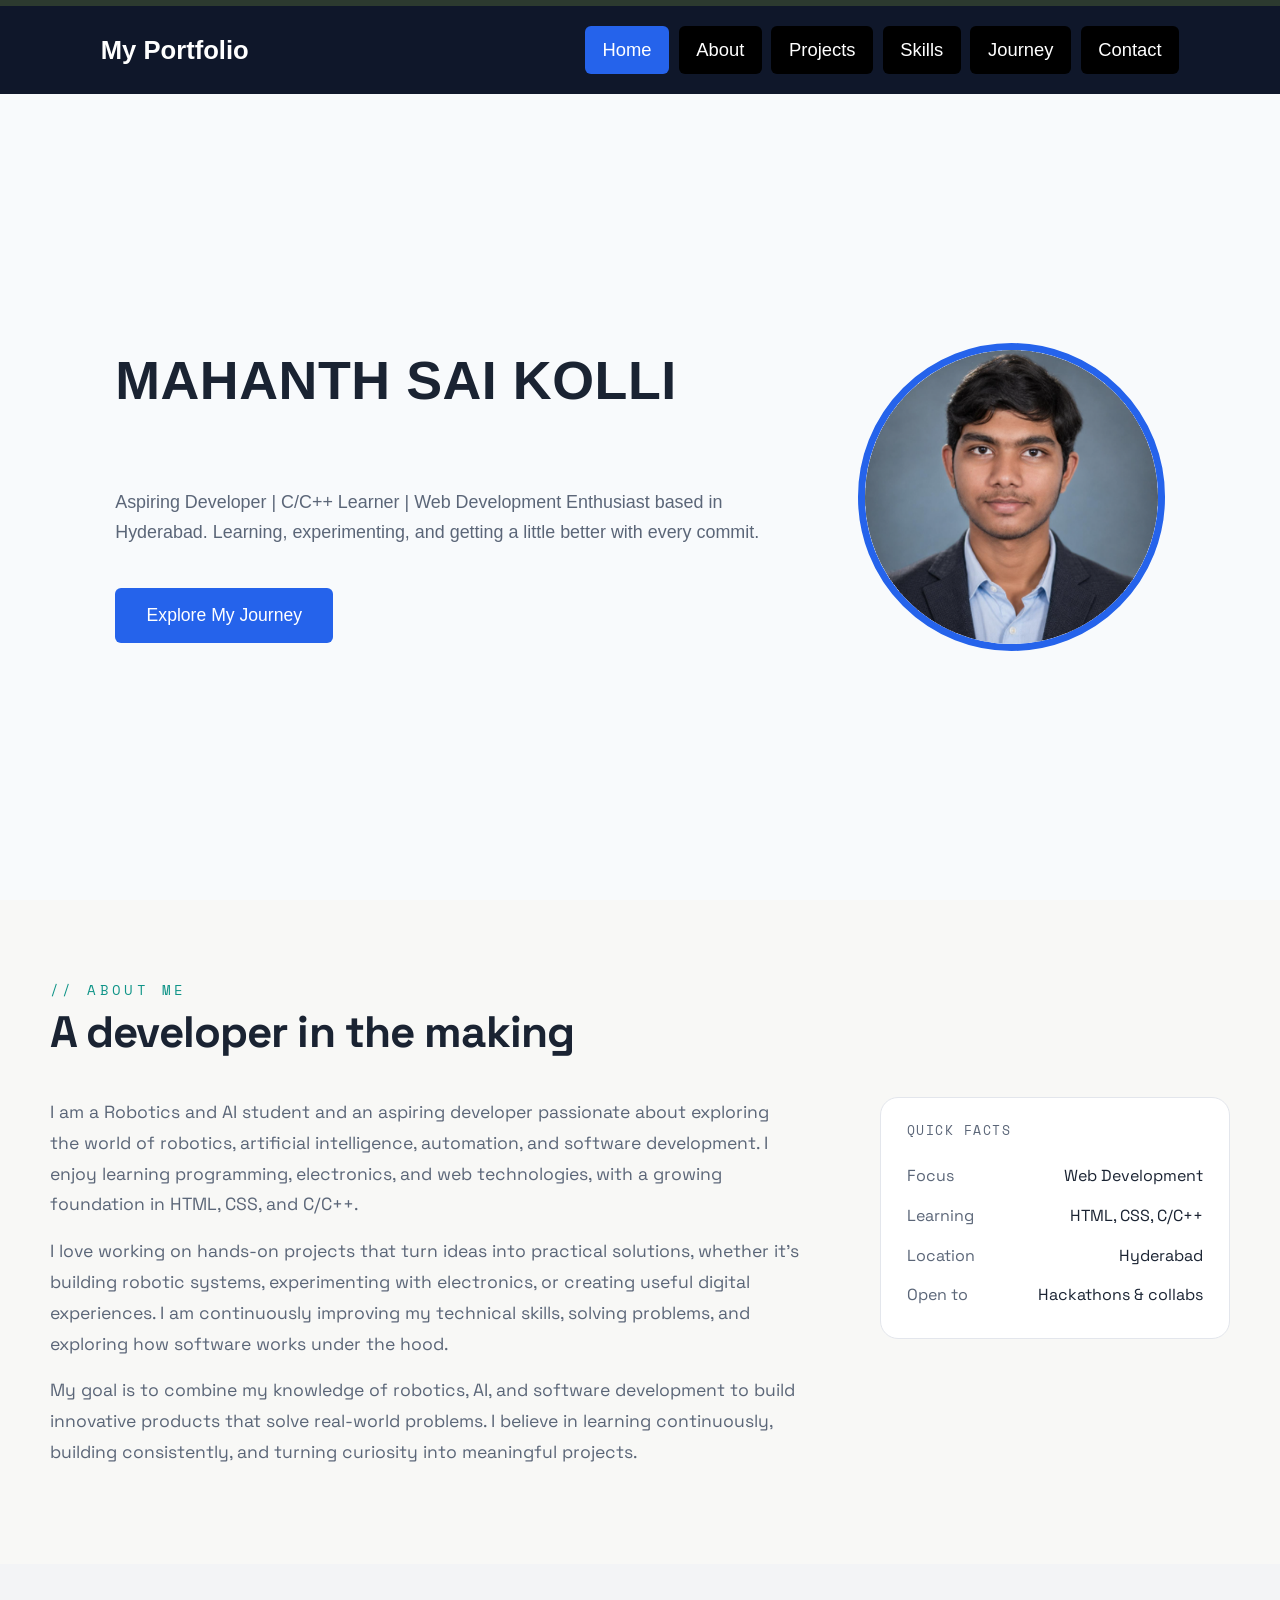
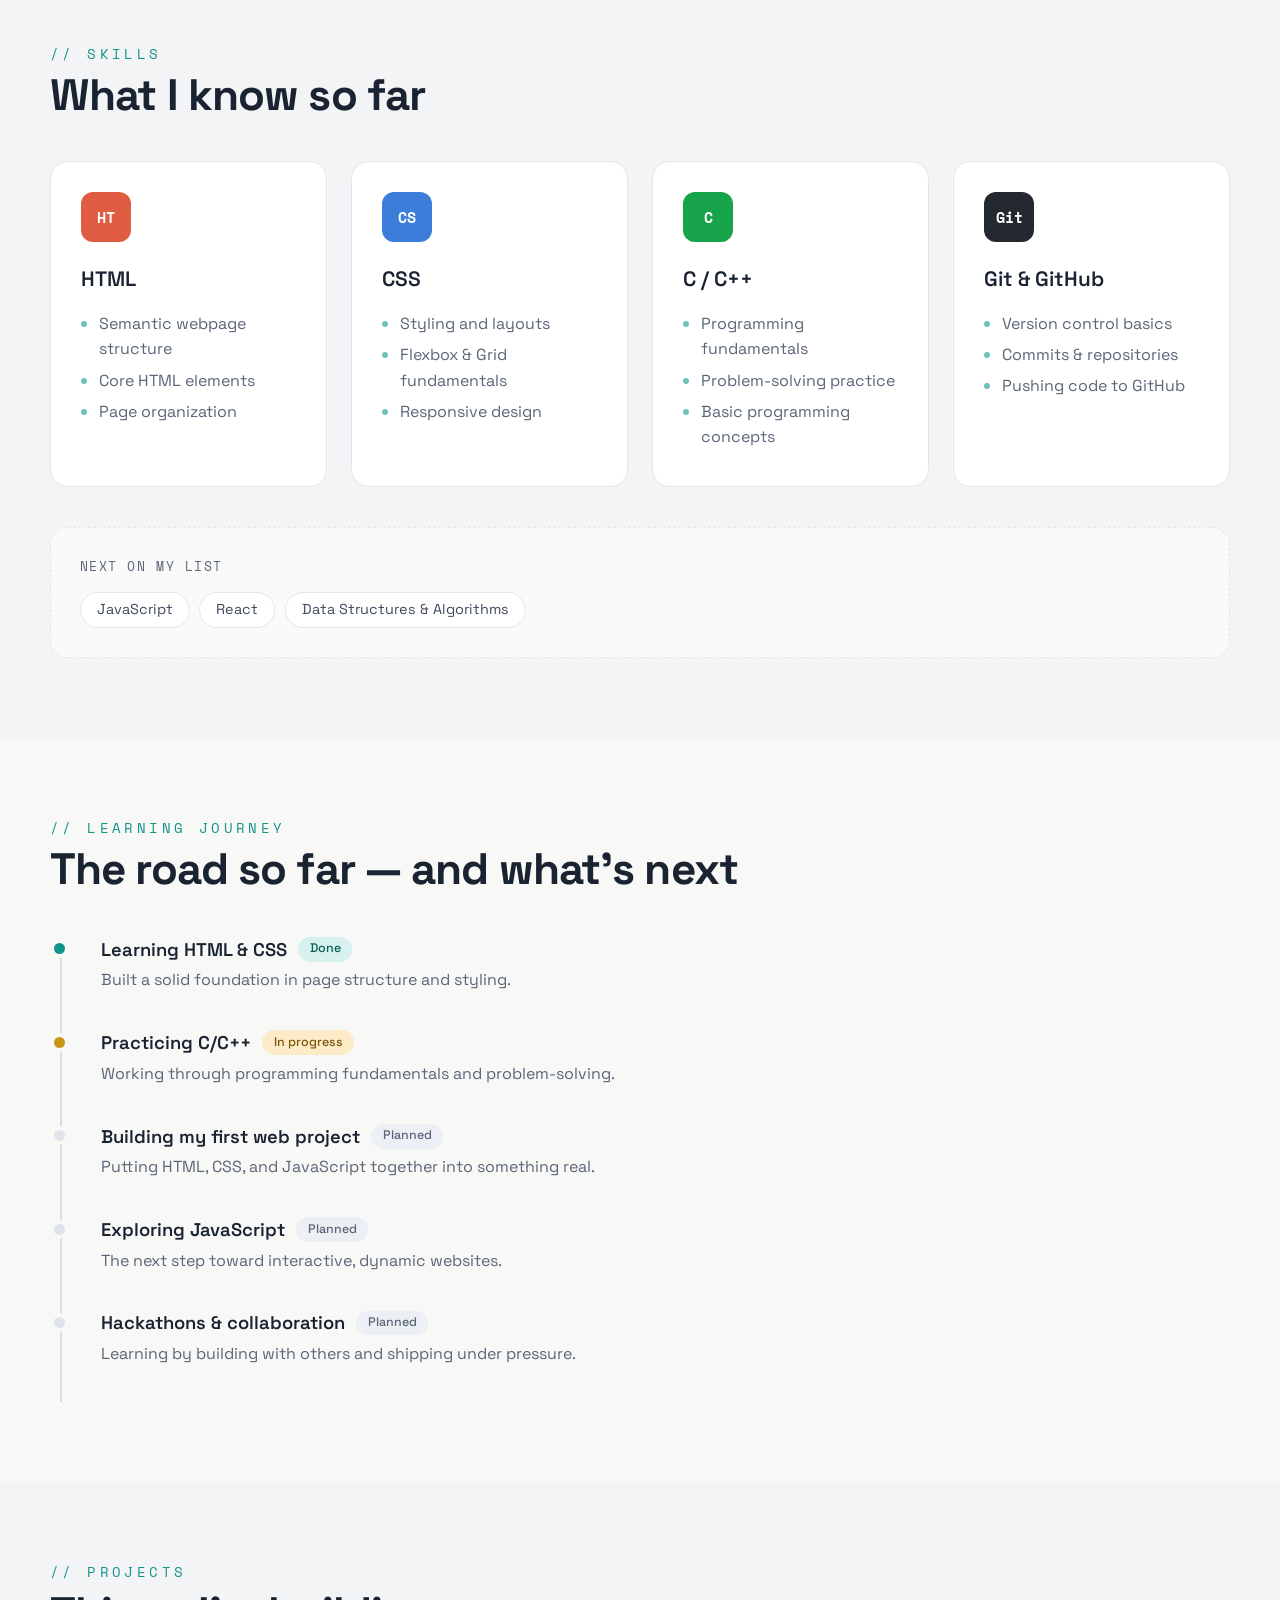
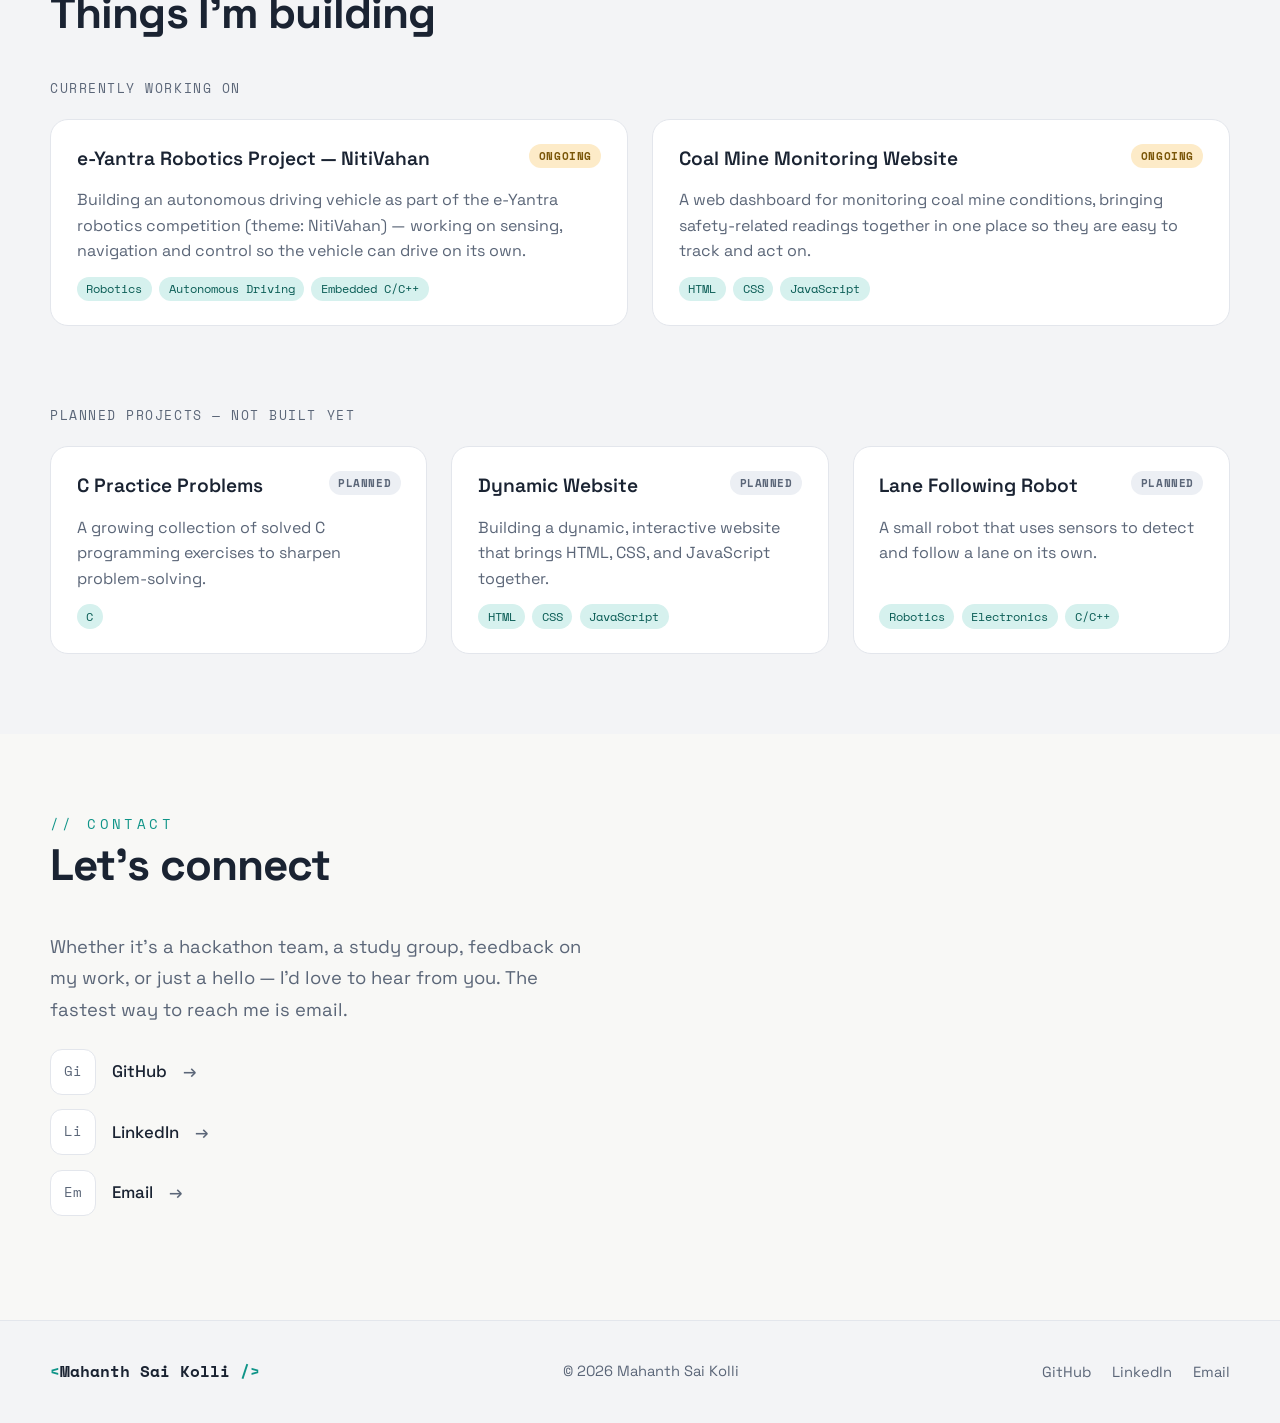
==== commit b2a65407: "first commit" ====
--- a/index.html
+++ b/index.html
@@ -43,7 +43,6 @@
 
     <!-- =====================================================
          HERO — kept exactly as the original design
-         EDIT: name, intro line, photo (assets/profile.png)
          ===================================================== -->
     <section class="hero" id="home">
       <div class="hero-inner">
@@ -64,7 +63,6 @@
 
     <!-- =====================================================
          ABOUT
-         EDIT: paragraphs + quick facts
          ===================================================== -->
     <section class="section section-alt" id="about">
       <div class="container">
@@ -93,7 +91,6 @@
 
     <!-- =====================================================
          SKILLS
-         EDIT: add/remove .skill-card blocks
          ===================================================== -->
     <section class="section" id="skills">
       <div class="container">
@@ -133,7 +130,7 @@
 
           <article class="card skill-card reveal">
             <span class="skill-icon" style="--icon-bg:#24292f">Git</span>
-            <h3>Git &amp; GitHub <span class="skill-done">Completed</span></h3>
+            <h3>Git &amp; GitHub</h3>
             <ul class="dot-list">
               <li>Version control basics</li>
               <li>Commits &amp; repositories</li>
@@ -156,7 +153,6 @@
 
     <!-- =====================================================
          LEARNING JOURNEY
-         EDIT: change status classes: is-done / is-progress / is-planned
          ===================================================== -->
     <section class="section section-alt" id="journey">
       <div class="container">
@@ -196,32 +192,25 @@
         <p class="eyebrow reveal">// Projects</p>
         <h2 class="section-title reveal">Things I’m building</h2>
 
-        <!-- Empty state: delete this block once you add your first real project -->
-        <div class="empty-state reveal">
-          <div class="empty-icon" aria-hidden="true">&lt;/&gt;</div>
-          <div>
-            <h3>Projects coming soon</h3>
-            <p>I’m currently learning and building. My first projects will appear here as soon as they’re ready — follow along on GitHub in the meantime.</p>
-          </div>
-          <a href="https://github.com/mahanth-kolli" class="btn btn-outline" target="_blank" rel="noopener">Follow on GitHub</a>
-        </div>
-
-        <!-- REAL PROJECTS go here. Copy this template, remove the comment markers, and fill it in:
-
-        <div class="grid-3 project-grid">
-          <article class="card project-card">
-            <div class="project-head">
-              <h3>Project Title</h3>
-            </div>
-            <p>One or two sentences about what it does and what you learned.</p>
-            <ul class="tags"><li>HTML</li><li>CSS</li></ul>
-            <div class="project-links">
-              <a href="https://github.com/you/repo" target="_blank" rel="noopener">GitHub →</a>
-              <a href="https://you.github.io/repo" target="_blank" rel="noopener">Live demo →</a>
-            </div>
-          </article>
-        </div>
-        -->
+        <!-- Ongoing projects -->
+        <p class="mono-label planned-label reveal">Currently working on</p>
+        <div class="grid-2 ongoing-grid">
+          <article class="card project-card reveal">
+            <div class="project-head">
+              <h3>e-Yantra Robotics Project — NitiVahan</h3><span class="tag-progress">Ongoing</span>
+            </div>
+            <p>Building an autonomous driving vehicle as part of the e-Yantra robotics competition (theme: NitiVahan) — working on sensing, navigation and control so the vehicle can drive on its own.</p>
+            <ul class="tags"><li>Robotics</li><li>Autonomous Driving</li><li>Embedded C/C++</li></ul>
+          </article>
+
+          <article class="card project-card reveal">
+            <div class="project-head">
+              <h3>Coal Mine Monitoring Website</h3><span class="tag-progress">Ongoing</span>
+            </div>
+            <p>A web dashboard for monitoring coal mine conditions, bringing safety-related readings together in one place so they are easy to track and act on.</p>
+            <ul class="tags"><li>HTML</li><li>CSS</li><li>JavaScript</li></ul>
+          </article>
+        </div>
 
         <p class="mono-label planned-label reveal">Planned projects — not built yet</p>
         <div class="grid-3">
@@ -254,7 +243,6 @@
 
     <!-- =====================================================
          CONTACT
-         EDIT: email, GitHub, LinkedIn links
          ===================================================== -->
     <section class="section section-alt" id="contact">
       <div class="container">
--- a/style.css
+++ b/style.css
@@ -186,6 +186,7 @@
   transition: transform var(--ease), box-shadow var(--ease), border-color var(--ease);
 }
 .grid-3 { display: grid; grid-template-columns: repeat(3, 1fr); gap: var(--space-md); }
+.grid-2 { display: grid; grid-template-columns: repeat(2, 1fr); gap: var(--space-md); }
 .grid-4 { display: grid; grid-template-columns: repeat(4, 1fr); gap: var(--space-md); }
 
 /* About */
@@ -287,6 +288,12 @@
   text-transform: uppercase; color: var(--text);
   background: #eceff4; padding: 0.2rem 0.6rem; border-radius: 999px; flex-shrink: 0;
 }
+.tag-progress {
+  font-family: var(--mono); font-size: 0.7rem; font-weight: 700; letter-spacing: 0.05em;
+  text-transform: uppercase; color: #7a5608;
+  background: var(--amber-soft); padding: 0.2rem 0.6rem; border-radius: 999px; flex-shrink: 0;
+}
+.ongoing-grid { margin-bottom: var(--space-xl); }
 .tags { display: flex; flex-wrap: wrap; gap: 0.45rem; margin-top: auto; }
 .tags li {
   font-family: var(--mono); font-size: 0.78rem; color: #0b5d56;
@@ -365,7 +372,7 @@
 
 @media (max-width: 600px) {
   :root { --space-xl: 3.5rem; }
-  .grid-3, .grid-4 { grid-template-columns: 1fr; }
+  .grid-2, .grid-3, .grid-4 { grid-template-columns: 1fr; }
   .empty-state { grid-template-columns: 1fr; text-align: left; }
   .footer-inner { flex-direction: column; align-items: flex-start; }
   .timeline { padding-left: 2.4rem; }
